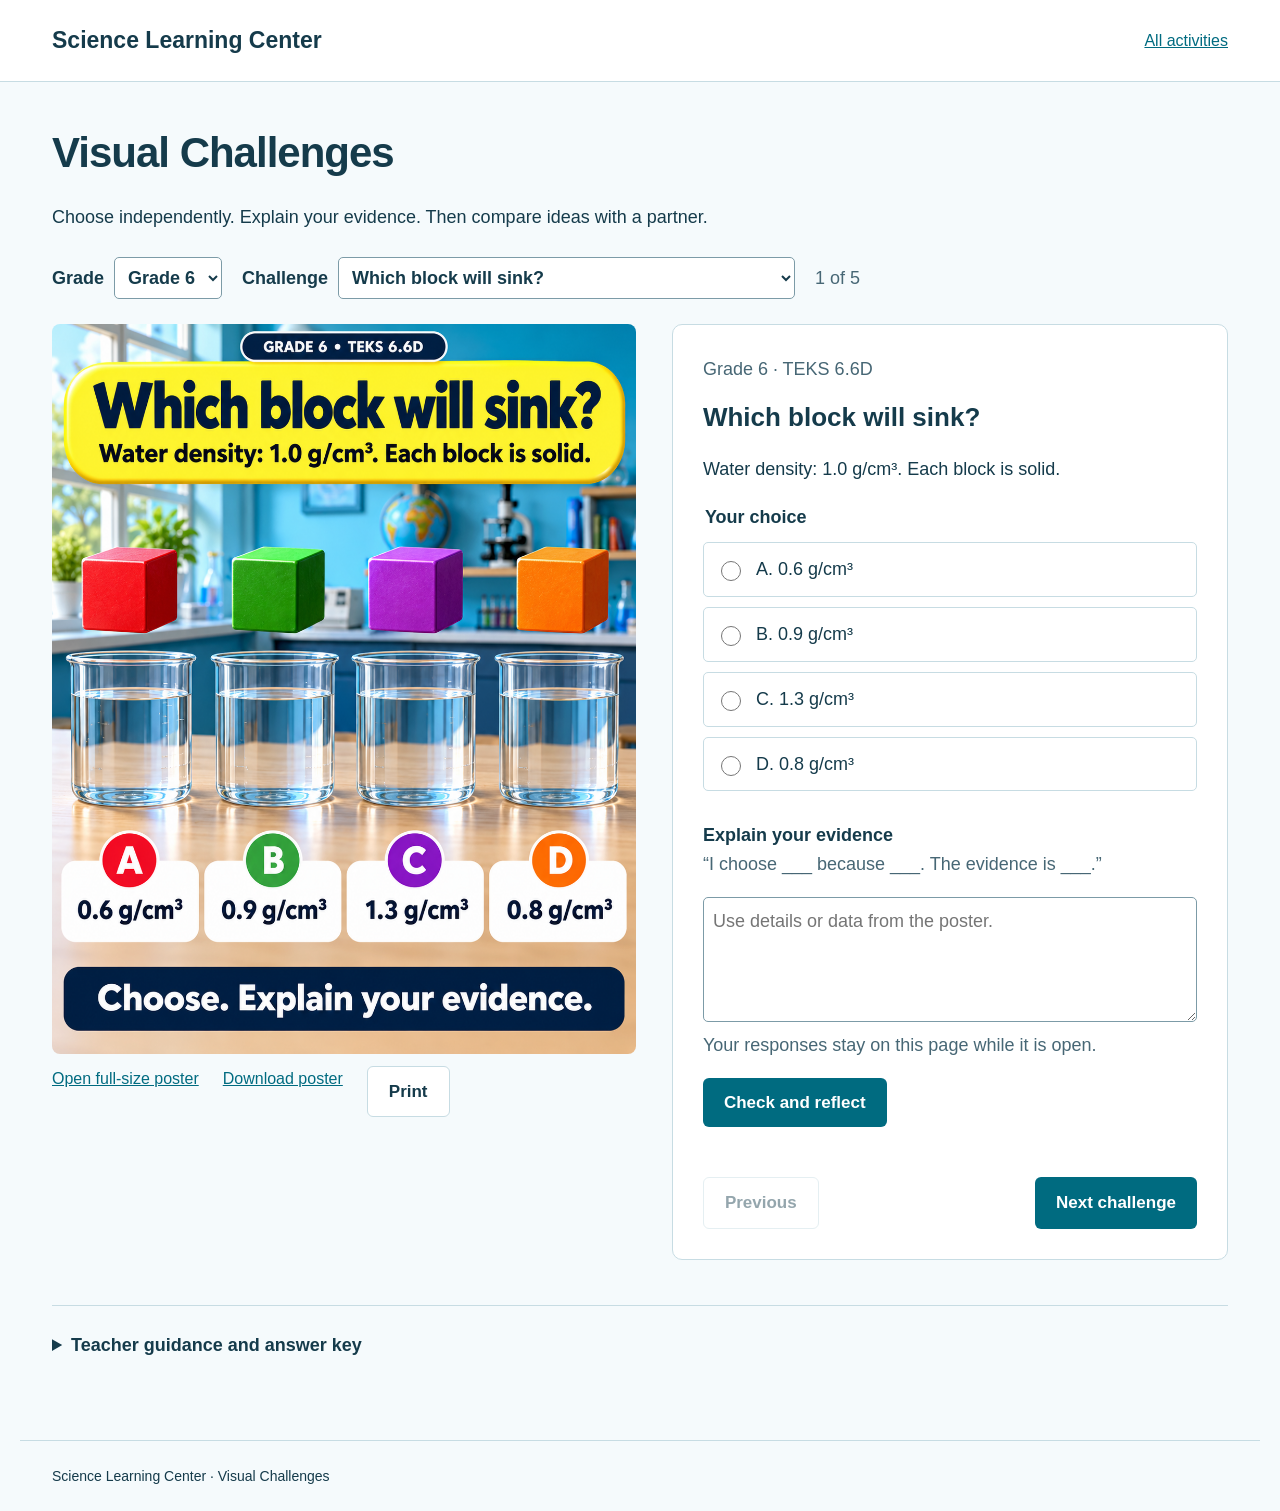
==== activities/visual-challenges/index.html @ d92b14d0 "Build Science Learning Center with first visual challenges activity" ====
<!doctype html><html lang="en"><head><meta charset="utf-8"><meta name="viewport" content="width=device-width, initial-scale=1"><title>Visual Challenges | Science Learning Center</title><link rel="stylesheet" href="../../style.css"><script defer src="data.js"></script><script defer src="app.js"></script><link rel="icon" type="image/svg+xml" href="data:image/svg+xml,%3Csvg%20xmlns%3D%22http%3A//www.w3.org/2000/svg%22%20viewBox%3D%220%200%2032%2032%22%3E%3Crect%20width%3D%2232%22%20height%3D%2232%22%20rx%3D%227%22%20fill%3D%22%23006b80%22/%3E%3Ctext%20x%3D%2216%22%20y%3D%2223%22%20text-anchor%3D%22middle%22%20font-family%3D%22Arial%22%20font-weight%3D%22bold%22%20font-size%3D%2222%22%20fill%3D%22%23ffe265%22%3ES%3C/text%3E%3C/svg%3E"></head><body><header><nav aria-label="Main navigation"><a class="brand" href="../../index.html">Science Learning Center</a><a href="../../index.html#activities">All activities</a></nav></header><main><div class="activity-heading"><h1>Visual Challenges</h1><p>Choose independently. Explain your evidence. Then compare ideas with a partner.</p></div><div class="toolbar"><label for="grade">Grade<select id="grade"><option value="6">Grade 6</option><option value="7">Grade 7</option><option value="8">Grade 8</option></select></label><label for="challenge">Challenge<select id="challenge"></select></label><span id="position" class="muted"></span></div><section class="workspace" aria-label="Current challenge"><div><img id="poster" class="poster" alt=""><div class="poster-links"><a id="full" target="_blank" rel="noopener">Open full-size poster</a><a id="download" download>Download poster</a><button class="secondary" id="print" type="button">Print</button></div></div><div class="response"><p id="teks" class="muted"></p><h2 id="title"></h2><p id="context"></p><form id="response"><fieldset class="options"><legend>Your choice</legend><div id="choices"></div></fieldset><label for="evidence">Explain your evidence</label><p class="muted">“I choose ___ because ___. The evidence is ___.”</p><textarea id="evidence" placeholder="Use details or data from the poster."></textarea><p class="muted">Your responses stay on this page while it is open.</p><button type="submit">Check and reflect</button><p class="status" id="status" role="status"></p></form><section class="feedback" id="feedback" hidden aria-live="polite"><h3 id="result"></h3><p id="explanation"></p><h3>Try a new situation</h3><p id="followup"></p></section><div class="stepnav"><button class="secondary" id="previous">Previous</button><button id="next">Next challenge</button></div></div></section><details class="teacher"><summary>Teacher guidance and answer key</summary><p>Give students a minute to choose independently. Ask them to explain their evidence to a partner, then discuss an alternative answer. Use the follow-up to check transfer.</p><p>Read printed numbers as given data. These simplified illustrations are not scale drawings. For acceleration, masses represent the total moving system. For closed-system mass, use the ideal classroom model and disregard buoyancy and measurement effects.</p><p>These challenges introduce or review parts of selected expectations; they do not cover each expectation in full.</p><a href="teacher-key.md">Download teacher key and production prompts</a></details><noscript><p>Enable JavaScript to use the interactive challenges, or open the posters directly: <a href="Grade-6/01-density.png">Grade 6</a>, <a href="Grade-7/01-dissolving-sugar.png">Grade 7</a>, <a href="Grade-8/01-conservation-of-mass.png">Grade 8</a>. <a href="teacher-key.md">Teacher key</a>.</p></noscript></main><footer>Science Learning Center · Visual Challenges</footer></body></html>
---- style.css ----
:root{--ink:#153b4b;--blue:#006b80;--paper:#f5fafc;--yellow:#ffe265;--line:#c7dce3}*{box-sizing:border-box}body{margin:0;color:var(--ink);background:var(--paper);font:18px/1.6 'Trebuchet MS',Arial,sans-serif}a{color:var(--blue)}header{background:#fff;border-bottom:1px solid var(--line)}nav{max-width:1240px;margin:auto;padding:22px 32px;display:flex;align-items:center;justify-content:space-between;gap:24px}.brand{font-weight:800;font-size:23px;text-decoration:none;color:var(--ink)}nav a{font-size:16px}main{max-width:1240px;margin:auto;padding:48px 32px 80px}h1,h2,h3,p{margin-top:0}h1{font-size:clamp(38px,5.4vw,70px);line-height:1.08;letter-spacing:-2px;max-width:800px}h2{font-size:32px;line-height:1.2}h3{font-size:24px;line-height:1.25}.hero{display:grid;grid-template-columns:1.5fr 1fr;gap:50px;padding:24px 0 64px;align-items:center}.hero p{max-width:620px;font-size:22px}.fieldnotes{background:#d8edf4;border-left:8px solid var(--blue);padding:32px;transform:rotate(2deg)}.fieldnotes h2{font-size:24px}.fieldnotes p{font-size:18px;margin:12px 0}.button,button{display:inline-block;border:0;background:var(--blue);color:white;text-decoration:none;font:700 17px/1.4 'Trebuchet MS',Arial,sans-serif;padding:13px 21px;border-radius:6px;cursor:pointer}.button.secondary,button.secondary{background:white;color:var(--ink);border:1px solid var(--line)}:focus-visible{outline:3px solid #bf4c00;outline-offset:4px}.collection{display:grid;grid-template-columns:1fr 1.1fr;background:white;border:1px solid var(--line);margin:24px 0 50px;overflow:hidden;border-radius:12px}.collection .copy{padding:40px}.preview{background:#9dd7e8;display:flex;gap:18px;padding:25px 32px;align-items:center;justify-content:center}.preview img{width:43%;box-shadow:0 10px 22px #153b4b30;transform:rotate(-5deg)}.preview img+img{transform:rotate(5deg)}.tag{display:inline-block;background:var(--yellow);padding:3px 12px;border-radius:4px;font-size:15px;margin-bottom:18px}.directions{display:grid;grid-template-columns:repeat(3,1fr);gap:30px}.directions article{border-top:4px solid var(--line);padding-top:20px}.muted{color:#476775}footer{border-top:1px solid var(--line);padding:24px 32px;font-size:14px;max-width:1240px;margin:auto}.toolbar{display:flex;gap:20px;align-items:center;flex-wrap:wrap;margin:25px 0}select,input,textarea{font:inherit;border:1px solid #7c9ba7;border-radius:5px;padding:9px;background:white;color:var(--ink)}textarea{width:100%;min-height:125px;resize:vertical}label{font-weight:700}select{margin-left:10px}.activity-heading h1{font-size:42px;letter-spacing:-1px}.workspace{display:grid;grid-template-columns:minmax(0,1.05fr) minmax(0,1fr);gap:36px;align-items:start}.poster{width:100%;display:block;border-radius:8px}.poster-links{display:flex;gap:24px;flex-wrap:wrap;font-size:16px;margin-top:12px}.response{background:white;border:1px solid var(--line);padding:30px;border-radius:10px}.response h2{font-size:26px}.options{border:0;padding:0;margin:20px 0}.options legend{font-weight:700;margin-bottom:10px}.choice{display:flex;align-items:center;gap:12px;border:1px solid var(--line);padding:12px;margin-bottom:10px;border-radius:5px;cursor:pointer;font-weight:400}.choice:has(input:checked){border:2px solid var(--blue);background:#e4f4f7;padding:11px}.choice input{width:20px;height:20px;flex-shrink:0}.feedback{background:#e4f4f7;border-left:5px solid var(--blue);padding:20px;margin-top:22px}.feedback h3{font-size:22px}.stepnav{display:flex;justify-content:space-between;gap:12px;margin-top:26px}.status{min-height:24px;font-size:16px;color:#8c3600}.teacher{margin-top:45px;border-top:1px solid var(--line);padding-top:25px}.teacher summary{cursor:pointer;font-weight:700}.teacher p{max-width:850px}.sr-only{position:absolute;width:1px;height:1px;padding:0;margin:-1px;overflow:hidden;clip:rect(0,0,0,0);white-space:nowrap;border:0}[hidden]{display:none!important}@media(max-width:800px){nav{padding:18px 20px;align-items:flex-start}.brand{font-size:19px}main{padding:30px 20px 50px}.hero,.collection,.workspace{grid-template-columns:1fr;gap:25px}.hero{padding-bottom:35px}.fieldnotes{transform:none}.collection .copy{padding:25px}.directions{grid-template-columns:1fr;gap:15px}.response{padding:22px}.activity-heading h1{font-size:34px}.toolbar{gap:12px}.toolbar label{display:block;width:100%}select{max-width:100%;margin:5px 0 0;display:block;width:100%}.hero p{font-size:19px}}@media print{header,footer,.toolbar,.stepnav,.poster-links,.teacher,.button,button{display:none}.workspace{display:block}.poster{max-height:90vh;object-fit:contain}.response{break-before:page}.feedback[hidden]{display:none}}
.preview img{height:auto;min-width:0}button:disabled{opacity:.45;cursor:default}
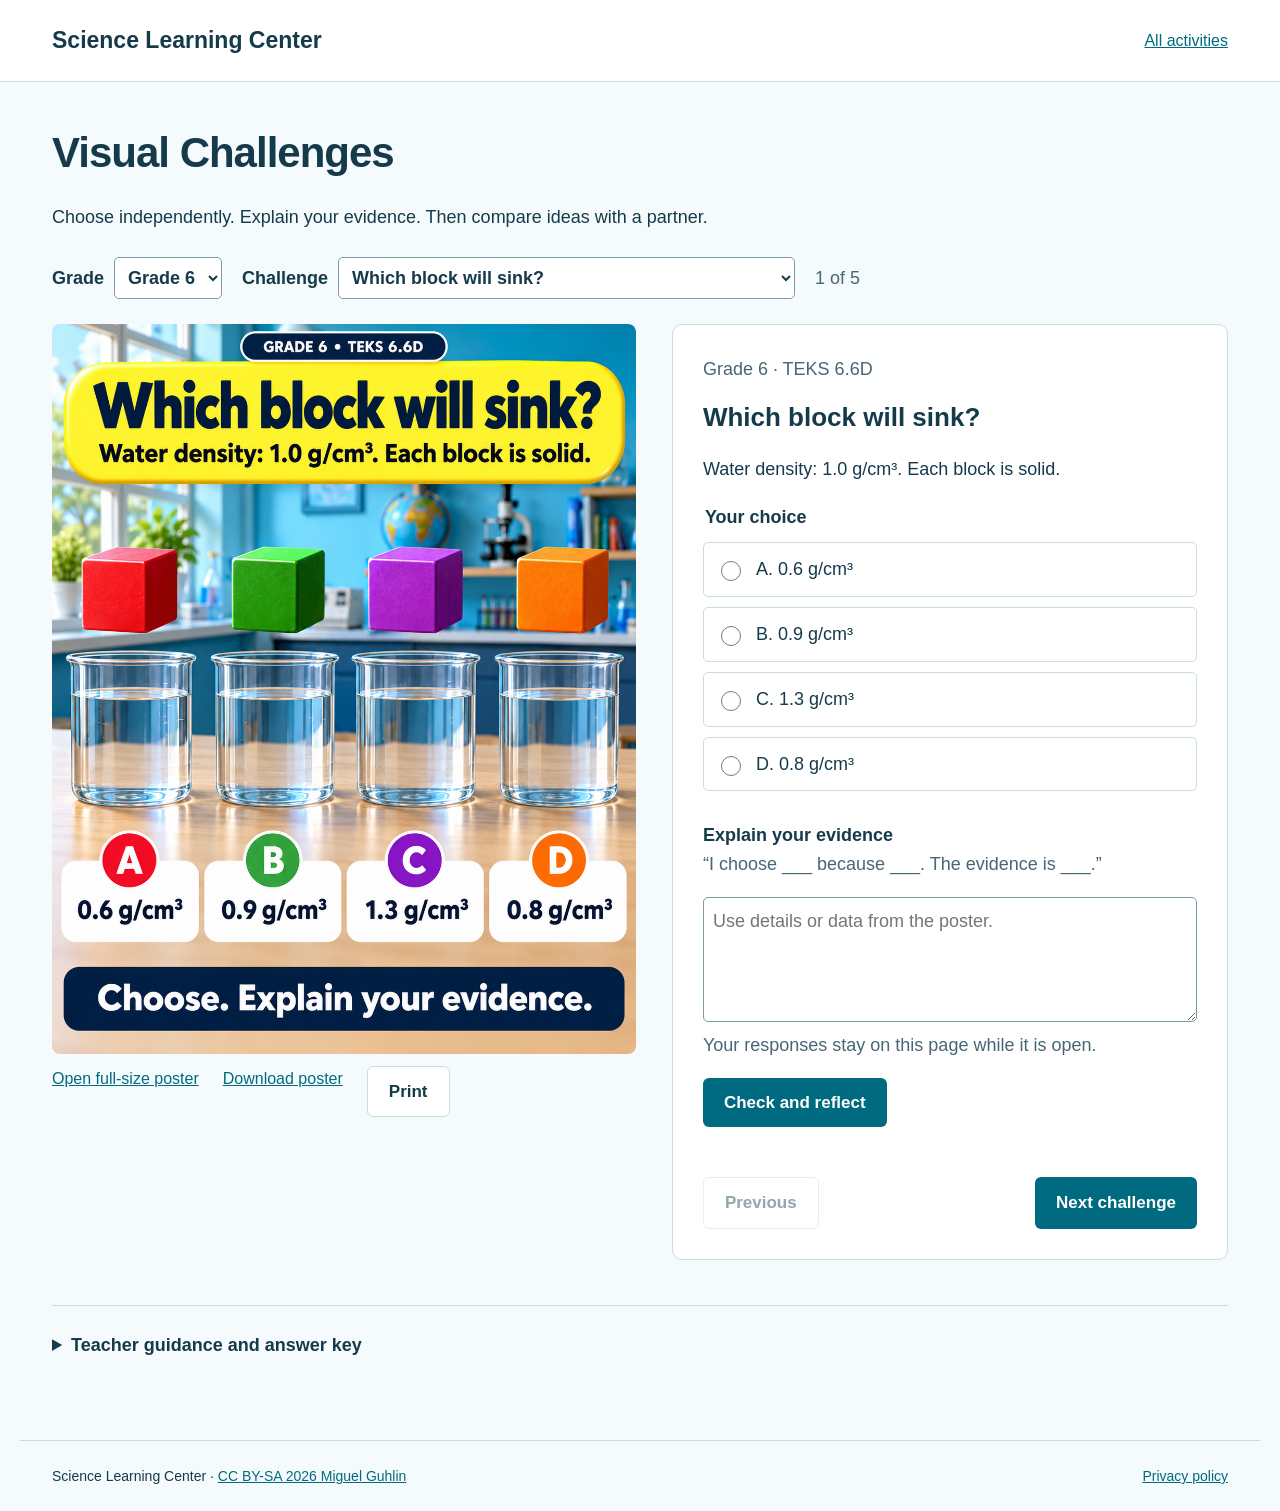
==== commit 0659a3f3: "Add SLC hero artwork, privacy policy, and CC BY-SA attribution" ====
--- a/activities/visual-challenges/index.html
+++ b/activities/visual-challenges/index.html
@@ -1 +1 @@
-<!doctype html><html lang="en"><head><meta charset="utf-8"><meta name="viewport" content="width=device-width, initial-scale=1"><title>Visual Challenges | Science Learning Center</title><link rel="stylesheet" href="../../style.css"><script defer src="data.js"></script><script defer src="app.js"></script><link rel="icon" type="image/svg+xml" href="data:image/svg+xml,%3Csvg%20xmlns%3D%22http%3A//www.w3.org/2000/svg%22%20viewBox%3D%220%200%2032%2032%22%3E%3Crect%20width%3D%2232%22%20height%3D%2232%22%20rx%3D%227%22%20fill%3D%22%23006b80%22/%3E%3Ctext%20x%3D%2216%22%20y%3D%2223%22%20text-anchor%3D%22middle%22%20font-family%3D%22Arial%22%20font-weight%3D%22bold%22%20font-size%3D%2222%22%20fill%3D%22%23ffe265%22%3ES%3C/text%3E%3C/svg%3E"></head><body><header><nav aria-label="Main navigation"><a class="brand" href="../../index.html">Science Learning Center</a><a href="../../index.html#activities">All activities</a></nav></header><main><div class="activity-heading"><h1>Visual Challenges</h1><p>Choose independently. Explain your evidence. Then compare ideas with a partner.</p></div><div class="toolbar"><label for="grade">Grade<select id="grade"><option value="6">Grade 6</option><option value="7">Grade 7</option><option value="8">Grade 8</option></select></label><label for="challenge">Challenge<select id="challenge"></select></label><span id="position" class="muted"></span></div><section class="workspace" aria-label="Current challenge"><div><img id="poster" class="poster" alt=""><div class="poster-links"><a id="full" target="_blank" rel="noopener">Open full-size poster</a><a id="download" download>Download poster</a><button class="secondary" id="print" type="button">Print</button></div></div><div class="response"><p id="teks" class="muted"></p><h2 id="title"></h2><p id="context"></p><form id="response"><fieldset class="options"><legend>Your choice</legend><div id="choices"></div></fieldset><label for="evidence">Explain your evidence</label><p class="muted">“I choose ___ because ___. The evidence is ___.”</p><textarea id="evidence" placeholder="Use details or data from the poster."></textarea><p class="muted">Your responses stay on this page while it is open.</p><button type="submit">Check and reflect</button><p class="status" id="status" role="status"></p></form><section class="feedback" id="feedback" hidden aria-live="polite"><h3 id="result"></h3><p id="explanation"></p><h3>Try a new situation</h3><p id="followup"></p></section><div class="stepnav"><button class="secondary" id="previous">Previous</button><button id="next">Next challenge</button></div></div></section><details class="teacher"><summary>Teacher guidance and answer key</summary><p>Give students a minute to choose independently. Ask them to explain their evidence to a partner, then discuss an alternative answer. Use the follow-up to check transfer.</p><p>Read printed numbers as given data. These simplified illustrations are not scale drawings. For acceleration, masses represent the total moving system. For closed-system mass, use the ideal classroom model and disregard buoyancy and measurement effects.</p><p>These challenges introduce or review parts of selected expectations; they do not cover each expectation in full.</p><a href="teacher-key.md">Download teacher key and production prompts</a></details><noscript><p>Enable JavaScript to use the interactive challenges, or open the posters directly: <a href="Grade-6/01-density.png">Grade 6</a>, <a href="Grade-7/01-dissolving-sugar.png">Grade 7</a>, <a href="Grade-8/01-conservation-of-mass.png">Grade 8</a>. <a href="teacher-key.md">Teacher key</a>.</p></noscript></main><footer>Science Learning Center · Visual Challenges</footer></body></html>
+<!doctype html><html lang="en"><head><meta charset="utf-8"><meta name="viewport" content="width=device-width, initial-scale=1"><title>Visual Challenges | Science Learning Center</title><link rel="stylesheet" href="../../style.css"><script defer src="data.js"></script><script defer src="app.js"></script><link rel="icon" type="image/svg+xml" href="data:image/svg+xml,%3Csvg%20xmlns%3D%22http%3A//www.w3.org/2000/svg%22%20viewBox%3D%220%200%2032%2032%22%3E%3Crect%20width%3D%2232%22%20height%3D%2232%22%20rx%3D%227%22%20fill%3D%22%23006b80%22/%3E%3Ctext%20x%3D%2216%22%20y%3D%2223%22%20text-anchor%3D%22middle%22%20font-family%3D%22Arial%22%20font-weight%3D%22bold%22%20font-size%3D%2222%22%20fill%3D%22%23ffe265%22%3ES%3C/text%3E%3C/svg%3E"></head><body><header><nav aria-label="Main navigation"><a class="brand" href="../../index.html">Science Learning Center</a><a href="../../index.html#activities">All activities</a></nav></header><main><div class="activity-heading"><h1>Visual Challenges</h1><p>Choose independently. Explain your evidence. Then compare ideas with a partner.</p></div><div class="toolbar"><label for="grade">Grade<select id="grade"><option value="6">Grade 6</option><option value="7">Grade 7</option><option value="8">Grade 8</option></select></label><label for="challenge">Challenge<select id="challenge"></select></label><span id="position" class="muted"></span></div><section class="workspace" aria-label="Current challenge"><div><img id="poster" class="poster" alt=""><div class="poster-links"><a id="full" target="_blank" rel="noopener">Open full-size poster</a><a id="download" download>Download poster</a><button class="secondary" id="print" type="button">Print</button></div></div><div class="response"><p id="teks" class="muted"></p><h2 id="title"></h2><p id="context"></p><form id="response"><fieldset class="options"><legend>Your choice</legend><div id="choices"></div></fieldset><label for="evidence">Explain your evidence</label><p class="muted">“I choose ___ because ___. The evidence is ___.”</p><textarea id="evidence" placeholder="Use details or data from the poster."></textarea><p class="muted">Your responses stay on this page while it is open.</p><button type="submit">Check and reflect</button><p class="status" id="status" role="status"></p></form><section class="feedback" id="feedback" hidden aria-live="polite"><h3 id="result"></h3><p id="explanation"></p><h3>Try a new situation</h3><p id="followup"></p></section><div class="stepnav"><button class="secondary" id="previous">Previous</button><button id="next">Next challenge</button></div></div></section><details class="teacher"><summary>Teacher guidance and answer key</summary><p>Give students a minute to choose independently. Ask them to explain their evidence to a partner, then discuss an alternative answer. Use the follow-up to check transfer.</p><p>Read printed numbers as given data. These simplified illustrations are not scale drawings. For acceleration, masses represent the total moving system. For closed-system mass, use the ideal classroom model and disregard buoyancy and measurement effects.</p><p>These challenges introduce or review parts of selected expectations; they do not cover each expectation in full.</p><a href="teacher-key.md">Download teacher key and production prompts</a></details><noscript><p>Enable JavaScript to use the interactive challenges, or open the posters directly: <a href="Grade-6/01-density.png">Grade 6</a>, <a href="Grade-7/01-dissolving-sugar.png">Grade 7</a>, <a href="Grade-8/01-conservation-of-mass.png">Grade 8</a>. <a href="teacher-key.md">Teacher key</a>.</p></noscript></main><footer><span>Science Learning Center · <a rel="license" href="../../license.html">CC BY-SA 2026 Miguel Guhlin</a></span><a href="../../privacy.html">Privacy policy</a></footer></body></html>
--- a/style.css
+++ b/style.css
@@ -1,2 +1,3 @@
 :root{--ink:#153b4b;--blue:#006b80;--paper:#f5fafc;--yellow:#ffe265;--line:#c7dce3}*{box-sizing:border-box}body{margin:0;color:var(--ink);background:var(--paper);font:18px/1.6 'Trebuchet MS',Arial,sans-serif}a{color:var(--blue)}header{background:#fff;border-bottom:1px solid var(--line)}nav{max-width:1240px;margin:auto;padding:22px 32px;display:flex;align-items:center;justify-content:space-between;gap:24px}.brand{font-weight:800;font-size:23px;text-decoration:none;color:var(--ink)}nav a{font-size:16px}main{max-width:1240px;margin:auto;padding:48px 32px 80px}h1,h2,h3,p{margin-top:0}h1{font-size:clamp(38px,5.4vw,70px);line-height:1.08;letter-spacing:-2px;max-width:800px}h2{font-size:32px;line-height:1.2}h3{font-size:24px;line-height:1.25}.hero{display:grid;grid-template-columns:1.5fr 1fr;gap:50px;padding:24px 0 64px;align-items:center}.hero p{max-width:620px;font-size:22px}.fieldnotes{background:#d8edf4;border-left:8px solid var(--blue);padding:32px;transform:rotate(2deg)}.fieldnotes h2{font-size:24px}.fieldnotes p{font-size:18px;margin:12px 0}.button,button{display:inline-block;border:0;background:var(--blue);color:white;text-decoration:none;font:700 17px/1.4 'Trebuchet MS',Arial,sans-serif;padding:13px 21px;border-radius:6px;cursor:pointer}.button.secondary,button.secondary{background:white;color:var(--ink);border:1px solid var(--line)}:focus-visible{outline:3px solid #bf4c00;outline-offset:4px}.collection{display:grid;grid-template-columns:1fr 1.1fr;background:white;border:1px solid var(--line);margin:24px 0 50px;overflow:hidden;border-radius:12px}.collection .copy{padding:40px}.preview{background:#9dd7e8;display:flex;gap:18px;padding:25px 32px;align-items:center;justify-content:center}.preview img{width:43%;box-shadow:0 10px 22px #153b4b30;transform:rotate(-5deg)}.preview img+img{transform:rotate(5deg)}.tag{display:inline-block;background:var(--yellow);padding:3px 12px;border-radius:4px;font-size:15px;margin-bottom:18px}.directions{display:grid;grid-template-columns:repeat(3,1fr);gap:30px}.directions article{border-top:4px solid var(--line);padding-top:20px}.muted{color:#476775}footer{border-top:1px solid var(--line);padding:24px 32px;font-size:14px;max-width:1240px;margin:auto}.toolbar{display:flex;gap:20px;align-items:center;flex-wrap:wrap;margin:25px 0}select,input,textarea{font:inherit;border:1px solid #7c9ba7;border-radius:5px;padding:9px;background:white;color:var(--ink)}textarea{width:100%;min-height:125px;resize:vertical}label{font-weight:700}select{margin-left:10px}.activity-heading h1{font-size:42px;letter-spacing:-1px}.workspace{display:grid;grid-template-columns:minmax(0,1.05fr) minmax(0,1fr);gap:36px;align-items:start}.poster{width:100%;display:block;border-radius:8px}.poster-links{display:flex;gap:24px;flex-wrap:wrap;font-size:16px;margin-top:12px}.response{background:white;border:1px solid var(--line);padding:30px;border-radius:10px}.response h2{font-size:26px}.options{border:0;padding:0;margin:20px 0}.options legend{font-weight:700;margin-bottom:10px}.choice{display:flex;align-items:center;gap:12px;border:1px solid var(--line);padding:12px;margin-bottom:10px;border-radius:5px;cursor:pointer;font-weight:400}.choice:has(input:checked){border:2px solid var(--blue);background:#e4f4f7;padding:11px}.choice input{width:20px;height:20px;flex-shrink:0}.feedback{background:#e4f4f7;border-left:5px solid var(--blue);padding:20px;margin-top:22px}.feedback h3{font-size:22px}.stepnav{display:flex;justify-content:space-between;gap:12px;margin-top:26px}.status{min-height:24px;font-size:16px;color:#8c3600}.teacher{margin-top:45px;border-top:1px solid var(--line);padding-top:25px}.teacher summary{cursor:pointer;font-weight:700}.teacher p{max-width:850px}.sr-only{position:absolute;width:1px;height:1px;padding:0;margin:-1px;overflow:hidden;clip:rect(0,0,0,0);white-space:nowrap;border:0}[hidden]{display:none!important}@media(max-width:800px){nav{padding:18px 20px;align-items:flex-start}.brand{font-size:19px}main{padding:30px 20px 50px}.hero,.collection,.workspace{grid-template-columns:1fr;gap:25px}.hero{padding-bottom:35px}.fieldnotes{transform:none}.collection .copy{padding:25px}.directions{grid-template-columns:1fr;gap:15px}.response{padding:22px}.activity-heading h1{font-size:34px}.toolbar{gap:12px}.toolbar label{display:block;width:100%}select{max-width:100%;margin:5px 0 0;display:block;width:100%}.hero p{font-size:19px}}@media print{header,footer,.toolbar,.stepnav,.poster-links,.teacher,.button,button{display:none}.workspace{display:block}.poster{max-height:90vh;object-fit:contain}.response{break-before:page}.feedback[hidden]{display:none}}
 .preview img{height:auto;min-width:0}button:disabled{opacity:.45;cursor:default}
+.hero{grid-template-columns:1fr 1.35fr;gap:35px}.hero h1{font-size:clamp(36px,4vw,54px);letter-spacing:-1.5px}.hero p{font-size:20px}.hero-art{margin:0;min-width:0}.hero-art img{display:block;width:100%;height:auto;border-radius:10px}.hero-art figcaption{font-size:14px;line-height:1.5;margin-top:10px;color:#476775}footer{display:flex;justify-content:space-between;flex-wrap:wrap;gap:15px}.policy{max-width:900px}.policy h1{font-size:clamp(36px,5vw,54px);letter-spacing:-1px}.policy h2{font-size:26px;margin-top:35px}.policy p,.policy li{max-width:75ch}.privacy-summary{background:#d8edf4;border-left:5px solid var(--blue);padding:22px 28px;margin:30px 0}.privacy-summary h2{margin-top:0}.privacy-summary ul{margin-bottom:0;padding-left:22px}.policy blockquote{margin:20px 0;padding:20px;border-left:5px solid var(--blue);background:#e4f4f7}@media(max-width:800px){.hero{grid-template-columns:1fr;gap:28px}.hero h1{font-size:42px}.hero p{font-size:19px}.privacy-summary{padding:18px 20px}}@media print{.hero-art figcaption{display:block}}
